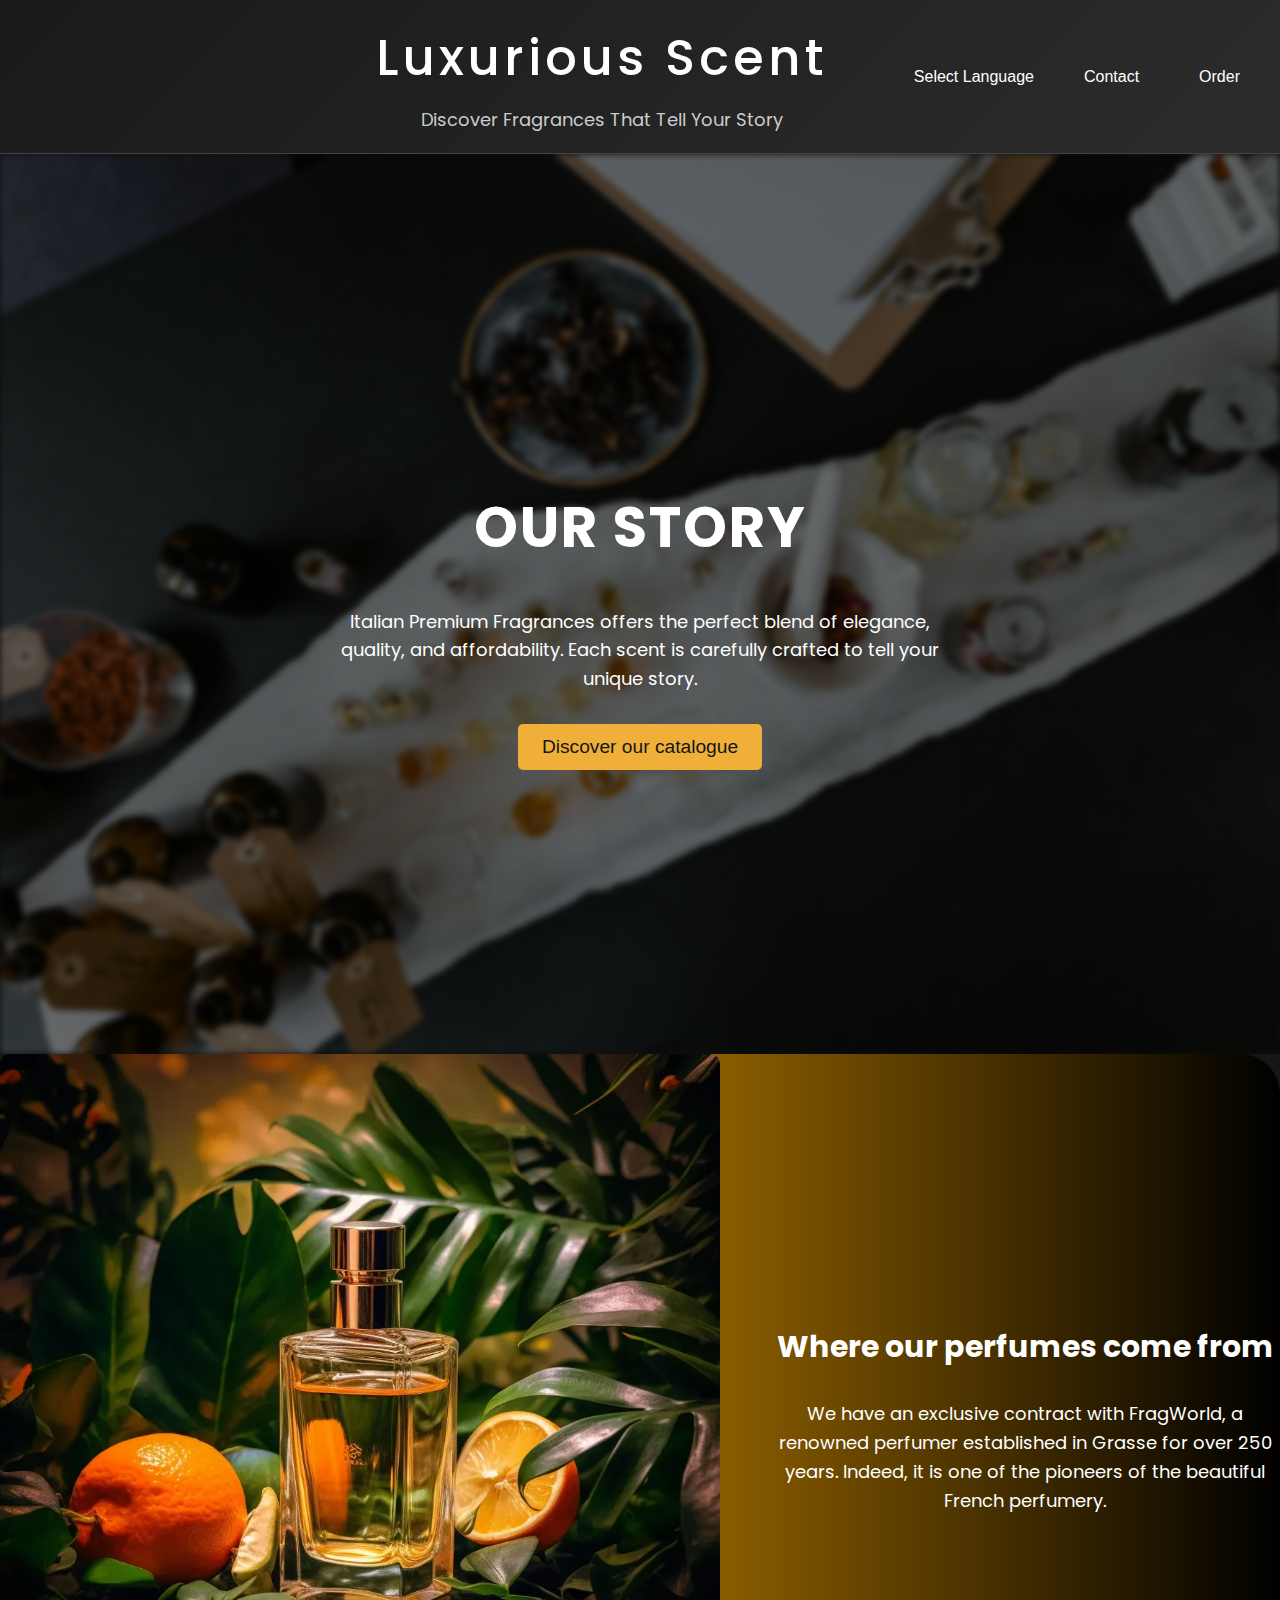
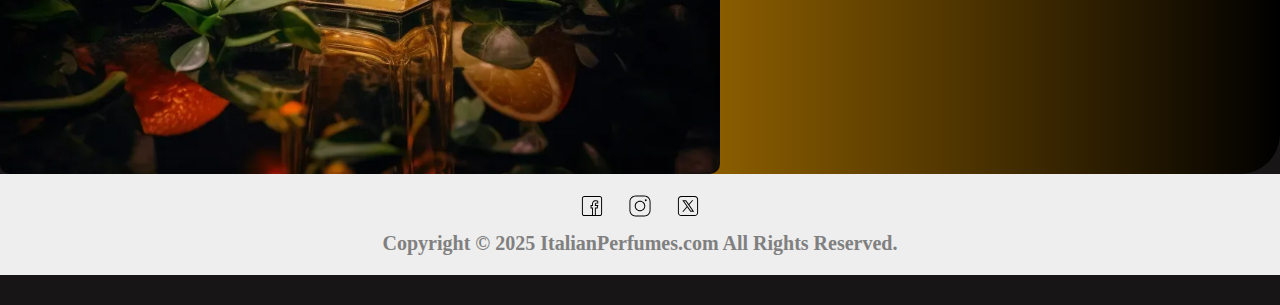
==== index.html @ 52524416 "first commit" ====
<!DOCTYPE html>
<html lang="en">
<head>
  <link href="https://fonts.googleapis.com/css2?family=Poppins:wght@300;400;500;700&display=swap" rel="stylesheet">
  <meta charset="UTF-8">
  <title>Luxurious Scent</title>
  <link rel="stylesheet" href="fasada.css">
</head>
<body>
<div class="loader"></div> <!-- Loader element -->

<div class="main-content">
  <div class="top-section">
    <div class="left-side">
      <h1 id="naslov">Luxurious Scent</h1>
      <p>Discover fragrances that tell your story</p>
    </div>
    <div class="right-column">
      <div class="language-container">
        <button class="language-switch">
          <span>Select Language</span>
        </button>
        <div class="language-dropdown">
          <button class="flag-button" data-language="en">
            <img src="https://flagcdn.com/gb.svg" alt="GB"> English
          </button>
          <button class="flag-button" data-language="mk">
            <img src="https://flagcdn.com/mk.svg" alt="MK"> Македонски
          </button>
          <button class="flag-button" data-language="al">
            <img src="https://flagcdn.com/al.svg" alt="AL"> Shqipe
          </button>
          <button class="flag-button" data-language="de">
            <img src="https://flagcdn.com/de.svg" alt="DE"> Deutsche
          </button>
        </div>
      </div>
      <div class="contact-info">
        <button class="contact-info-btn" onclick="scrollToBottom()">Contact</button>
      </div>
      <div class="order-info">
        <button class="order-info-btn">Order</button>
      </div>
    </div>
  </div>

  <!-- Hero Section -->
  <div id="photoStart">
    <div class="image-overlay">
      <h2 id="image-text">Our Story</h2>
      <p id="image-text-p">Italian Premium Fragrances offers the perfect blend of elegance, quality, and affordability. Each scent is carefully crafted to tell your unique story.</p>
      <a href="catalogue.html" target="_blank">
      <button id="action-button">Discover our catalogue</button>
      </a>
    </div>
  </div>
  <!-- About Section -->
  <div class="about">
    <img src="photos/1685625424492_1000x1000.webp" alt="portokal">
    <div class = "right-side-about">
      <h3 id = "headAbout">Where our perfumes come from</h3>
      <p>We have an exclusive contract with FragWorld, a renowned perfumer established in Grasse for over 250 years. Indeed, it is one of the pioneers of the beautiful French perfumery.</p>
    </div>
  </div>

  <!-- Bottom Bar -->
  <div id="social-media-bar" class="bottom-bar">
    <div class="social-media">
      <a href="#" target="_blank"><img src="svg's/facebook.svg" alt="Facebook"></a>
      <a href="#" target="_blank"><img src="svg's/instagram.svg" alt="Instagram"></a>
      <a href="#" target="_blank"><img src="svg's/twitter.svg" alt="Twitter"></a>
    </div>
    <h3 class="bottom-bar-text">Copyright © 2025 ItalianPerfumes.com All Rights Reserved.</h3>
  </div>

</div>

<script>
  // Smooth scroll to bottom bar
  document.querySelector(".language-switch").addEventListener("click", function () {
    document.querySelector(".language-dropdown").classList.toggle("show");
  });

  window.addEventListener('load', function () {
    document.querySelector('.loader').style.display = 'none'; // Hides the loader
    document.querySelector('.main-content').style.display = 'block'; // Ensures main content is visible
  });
  // Language translations
  const translations = {
    en: {
      title: "Luxurious Scent",
      subtitle: "Discover fragrances that tell your story",
      ourStory: "Our Story",
      ourStoryParagraph: "Italian Premium Fragrances offers the perfect blend of" +
              " elegance, quality, and affordability. Each scent is carefully crafted to tell your unique story.",
      catalogueButton: "Discover our catalogue",
      aboutHeading: "Where our perfumes come from",
      aboutText:
              "We have an exclusive contract with FragWorld, a renowned perfumer established in Grasse for over 250 years. Indeed, it is one of the pioneers of the beautiful French perfumery.",
    },
    mk: {
      title: "Луксузен Мирис",
      subtitle: "Откријте мириси кои ја раскажуваат вашата приказна",
      ourStory: "Нашата Приказна",
      ourStoryParagraph:
              "Италијанските премиум парфеми нудат совршен спој на елеганција, квалитет и достапност. Секој мирис е " +
              "внимателно изработен за да ја раскаже вашата уникатна приказна.",
      catalogueButton: "Истражете го нашиот каталог",
      aboutHeading: "Од каде доаѓаат нашите парфеми",
      aboutText:
              "Имаме ексклузивен договор со FragWorld, познат парфимер основан во Грас пред повеќе од 250 години. Навистина, тоа е еден од пионерите на убавата француска парфимерија.",
    },
    al: {
      title: "Aromë Luksore",
      subtitle: "Zbuloni aromat që tregojnë historinë tuaj",
      ourStory: "Historia Jonë",
      ourStoryParagraph:
              "Parfumet Premium Italiane ofrojnë kombinimin perfekt të elegancës, cilësisë dhe përballueshmërisë. Çdo aromë është krijuar" +
              " me kujdes për të treguar historinë tuaj unike.",
      catalogueButton: "Zbuloni katalogun tonë",
      aboutHeading: "Nga vijnë parfumet tona",
      aboutText:
              "Kemi një kontratë ekskluzive me FragWorld, një parfumier i njohur i themeluar në Grasse për më shumë se 250 vjet. Në fakt, është një nga pionierët e parfumerisë së bukur franceze.",
    },
    de: {
      title: "Luxuriöser Duft",
      subtitle: "Entdecken Sie Düfte, die Ihre Geschichte erzählen",
      ourStory: "Unsere Geschichte",
      ourStoryParagraph:
              "Italienische Premiumdüfte bieten die perfekte Mischung aus Eleganz, Qualität und Erschwinglichkeit. Jeder Duft wird sorgfältig kreiert, um Ihre einzigartige Geschichte zu erzählen.",
      catalogueButton: "Entdecken Sie unseren Katalog",
      aboutHeading: "Woher unsere Parfums kommen",
      aboutText:
              "Wir haben einen Exklusivvertrag mit FragWorld, einem renommierten Parfümeur, der seit über 250 Jahren in Grasse ansässig ist. Tatsächlich ist es einer der Pioniere der schönen französischen Parfümerie.",
    },
  };

  // Language switch logic
  document.querySelectorAll(".flag-button").forEach((button) => {
    button.addEventListener("click", function () {
      const selectedLanguage = this.getAttribute("data-language");
      const translation = translations[selectedLanguage];

      // Update text content dynamically
      document.getElementById("naslov").textContent = translation.title;
      document.querySelector(".left-side p").textContent = translation.subtitle;
      document.getElementById("image-text").textContent = translation.ourStory;
      document.getElementById("image-text-p").textContent = translation.ourStoryParagraph;
      document.getElementById("action-button").textContent =
              translation.catalogueButton;
      document.getElementById("headAbout").textContent = translation.aboutHeading;
      document.querySelector(".right-side-about p").textContent =
              translation.aboutText;

      // Close dropdown after selection
      document.querySelector(".language-dropdown").classList.remove("show");
    });
  });
  // Scroll to bottom bar functionality
  function scrollToBottom() {
    const bottomBar = document.querySelector(".bottom-bar");
    bottomBar.scrollIntoView({ behavior: "smooth" });
  }

</script>

</body>
</html>
---- fasada.css ----
body {
    padding: 0;
    margin: 0;
    height: 100%;
    background-color: #171515;
}
.main-content {
    padding-bottom: 30px;
    text-align: center;
    color: white;
}
#naslov {
    letter-spacing: 4px;
    font-size: 50px;
    font-weight: 500; /* Slightly bolder */
    margin: 0;
    padding-bottom: 10px; /* Reduced space below heading */
    color: white;
    font-family: 'Poppins', sans-serif; /* Modern font */
}

.top-section {
    display: flex;
    justify-content: space-between;
    align-items: center;
    padding: 20px;
    background: linear-gradient(135deg, #1a1a1a, #2c2c2c); /* Dark gradient */
    border-bottom: 1px solid #444; /* Subtle border */
}
.logo {
    width: 100px; /* Slightly larger logo */
    height: auto;
    margin-bottom: 20px; /* More space below the logo */
}

.left-side {
    text-align: center;
    flex: 1;
    display: flex;
    padding-left: 280px;
    flex-direction: column;
    align-items: center;
    justify-content: center;
}
.left-side > p {
    font-size: 18px;
    color: #ccc; /* Lighter gray for better readability */
    margin: 0;
    text-transform: capitalize;
    font-family: 'Poppins', sans-serif; /* Modern font */
}
.right-column {
    display: flex;
    flex-direction: row;
    align-items: flex-end;
    gap: 20px;
    justify-content: center;

}

/* od tuka e delot za jazicite*/
.language-switch {
    background: none;
    border: 1px solid white;
    display: flex;
    flex-direction: column;
    gap: 300px;
}
.flag-button {
    display: flex;
    align-items: center;
    gap: 8px;
    width: 100%;
    border: none;
    background: none;
    padding: 8px;
    cursor: pointer;
    font-size: 14px;
    color: white; /* White text */
    transition: background 0.3s ease;
}

.flag-button img {
    width: 500px;
    height: 30px;
}
.flag-button:hover {
    background: #444; /* Hover effect */
}
.language-container {
    position: relative;

}
.language-switch {
    display: flex;
    align-items: center;
    gap: 8px;
    background: none;
    color: white;
    border: none;
    cursor: pointer;
    padding: 10px;
    font-size: 16px;
    border-radius: 5px;
}

.language-switch:hover {
    background-color: #efaf38;
    transition: background 0.3s ease;
}


.language-dropdown {
    display: none;
    position: absolute;
    top: 100%;
    right: 0;
    background: #2c2c2c; /* Dark background */
    padding: 10px;
    border-radius: 5px;
    box-shadow: 0px 4px 10px rgba(0, 0, 0, 0.2); /* Soft shadow */
    z-index: 1000;
}

.language-dropdown.show {
    display: block;
}


.flag-button img {
    width: 20px;
    height: 15px;
}

.contact-info-btn, .order-info-btn {
    border: none;
    cursor: pointer;
    padding: 10px 20px;
    font-size: 16px;
    border-radius: 5px;
    color: white;
    background: none;
    transition: background 0.3s ease, transform 0.3s ease;
}

.contact-info-btn:hover, .order-info-btn:hover {
    background-color: #efaf38; /* Darker gold */
    transform: translateY(-2px); /* Slight lift */
}

/* od tuka e delot so slikata glavno*/
#photoStart {
    position: relative;
    width: 100%;
    height: 100vh;
    overflow: hidden;
}
#photoStart::before {
    content: "";
    position: absolute;
    top: 0;
    left: 0;
    width: 100%;
    height: 100%;
    background: url("photos/pexels-mart-production-8450228.jpg") no-repeat center center/cover;
    filter: blur(3px) brightness(0.7); /* Darker and blurrier */
}

.image-overlay {
    position: absolute;
    top: 0;
    left: 0;
    width: 100%;
    height: 100%;
    background-color: rgba(0, 0, 0, 0.4); /* Darker overlay */
    display: flex;
    flex-direction: column;
    justify-content: center;
    align-items: center;
}

/* Text styling */
#image-text {
    color: white;
    font-size: 3.5rem; /* Larger text */
    font-weight: bold;
    text-align: center;
    text-transform: uppercase;
    letter-spacing: 2px;
    font-family: 'Poppins', sans-serif; /* Modern font */
    margin-bottom: 20px; /* Space below heading */
}
@keyframes fadeIn {
    from { opacity: 0; transform: translateY(-20px); }
    to { opacity: 1; transform: translateY(0); }
}
.image-overlay > p {
    color: white;
    font-size: 18px;
    font-family: 'Poppins', sans-serif; /* Modern font */
    max-width: 600px; /* Limit width for readability */
    line-height: 1.6; /* Better line spacing */
    text-align: center;
    margin-bottom: 30px; /* Space above button */
}


#action-button {
    background-color: #efaf38;
    color: #171515;
    border: none;
    padding: 12px 24px;
    font-size: 1.2rem;
    border-radius: 5px;
    cursor: pointer;
    transition: transform 0.3s ease, background-color 0.3s ease;
}

#action-button:hover {
    background-color: #d18c2a;
    transform: scale(1.05);
}


/*od tuka pocvit delot za about*/
.about > img {
    max-width: 100%;
    height: 80vh;
    border-radius: 10px;
    transition: transform 0.3s ease;
}
.about > img:hover {
    transform: scale(1.02);
}
.about {

    gap: 50px;
    border-radius: 40px;
    display: flex;
    align-items: center;
    justify-content: center;
    background: rgb(252,169,0);
    background: linear-gradient(90deg, rgba(252,169,0,1) 20%, rgba(0,0,0,1) 100%);
}
.right-side-about {
    color: white;
    text-align: center;
}
.right-side-about > h3 {
    font-size: 30px;
    font-family: 'Poppins', sans-serif; /* Modern font */
}
.right-side-about > p {
    font-size: 18px;
    line-height: 1.6;
    font-family: 'Poppins', sans-serif; /* Modern font */
}

/* bottom - bar najdolen del*/
.bottom-bar {
    background-color: #eeeeee;
    padding: 20px;
    text-align: center;
}
.social-media {
    margin-bottom: 10px;
}
.social-media img {
    width: 24px;
    height: 24px;
    margin: 0 10px;
    transition: transform 0.3s ease;
}
.social-media img:hover {
    transform: scale(1.2); /* Slight zoom effect */
}
.bottom-bar-text {
    justify-content: center;
    margin: 0;
    padding: 0;
    text-align: center;
    font-size: 20px;
    color: gray;
}
html {
    scroll-behavior: smooth;
}
@media (max-width: 768px) {
    .top-section {
        flex-direction: column;
        align-items: center;
    }

    .right-column {
        flex-direction: column;
        gap: 10px;
    }

    .about {
        flex-direction: column;
        text-align: center;
    }

    .about > img {
        height: auto;
    }
}
.loader {
    position: fixed;
    top: 0;
    left: 0;
    width: 100%;
    height: 100%;
    background: #171515;
    display: flex;
    justify-content: center;
    align-items: center;
    z-index: 1000;
}
    .loader::after {
        content: "";
        width: 50px;
        height: 50px;
        border: 5px solid #efaf38;
        border-top-color: transparent;
        border-radius: 50%;
        animation: spin 1s linear infinite;
    }

@keyframes spin {
    to { transform: rotate(360deg); }
}
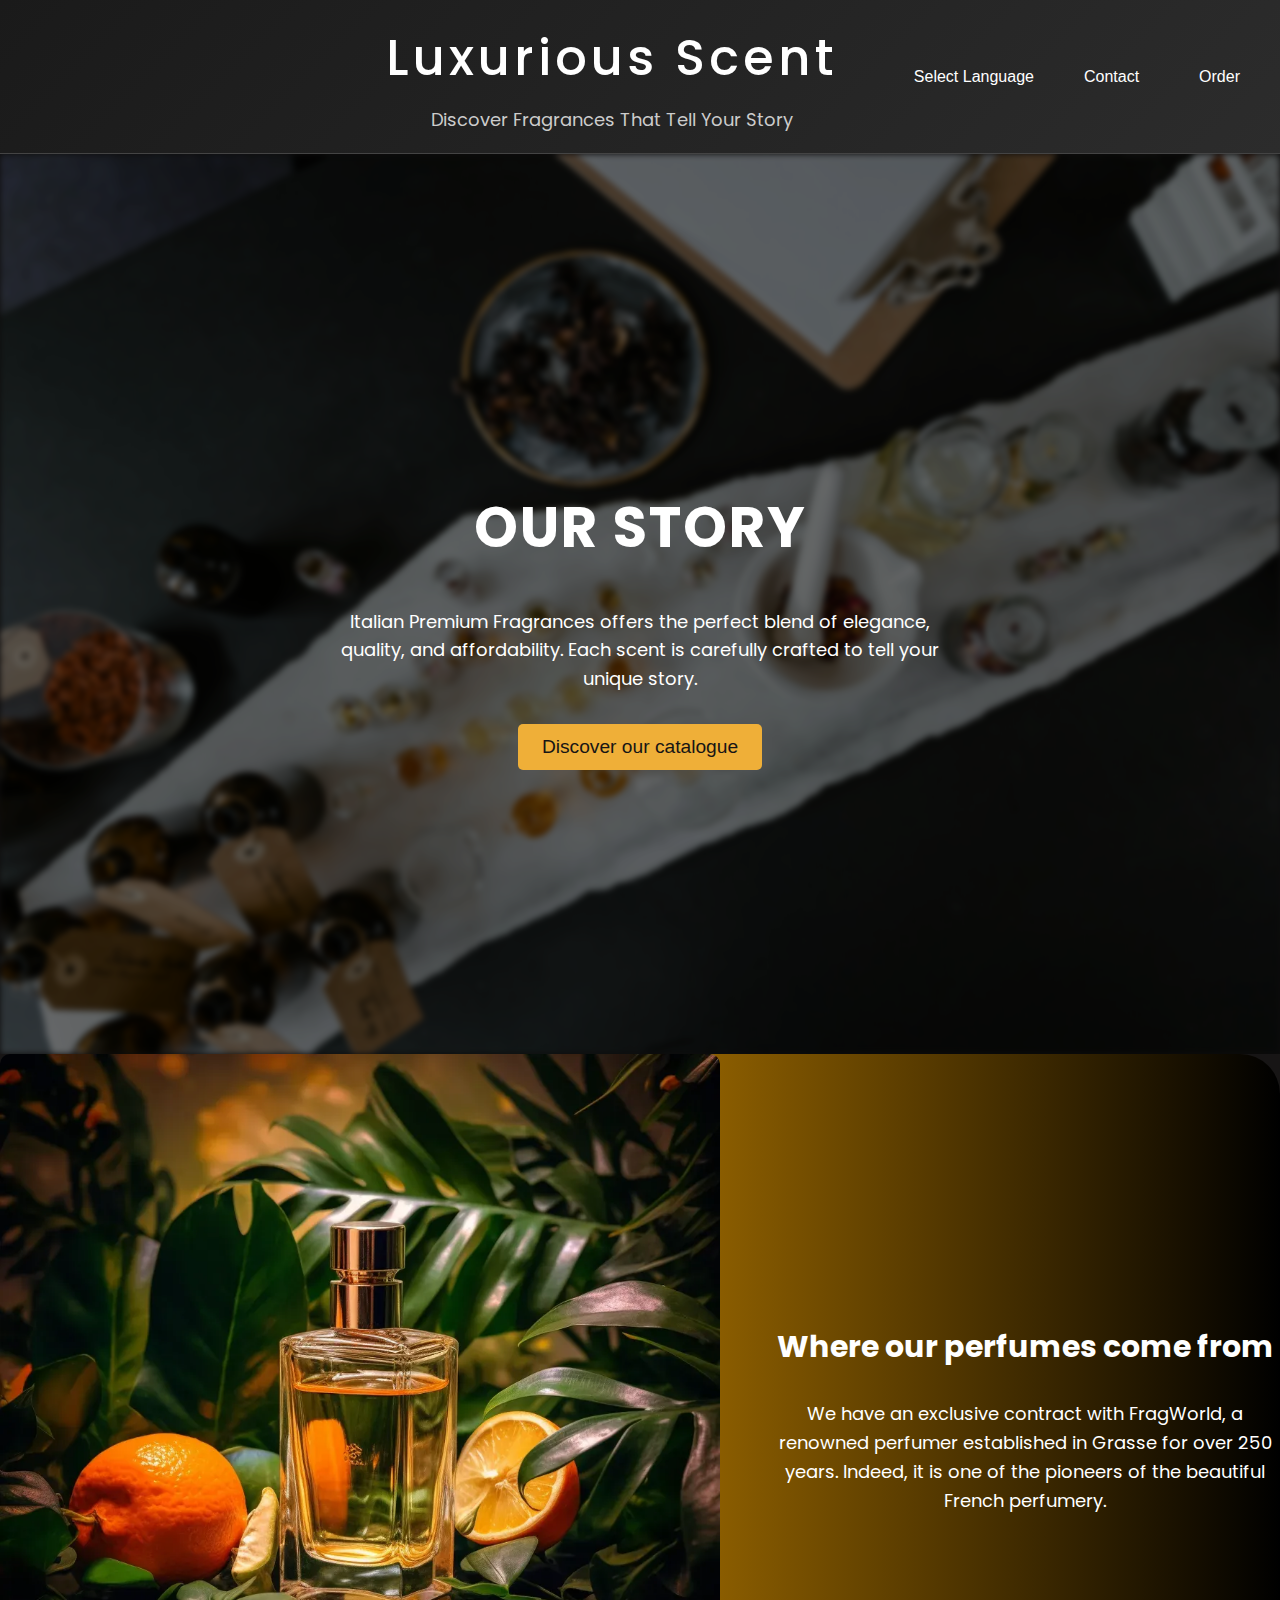
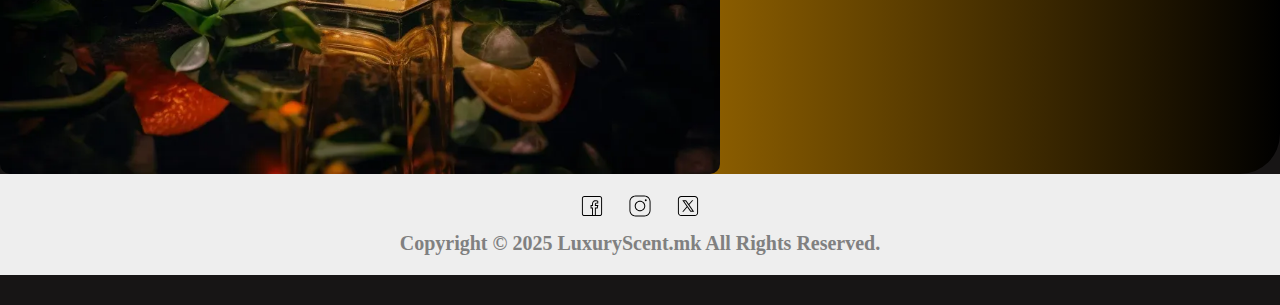
==== commit c894bbd8: "updated" ====
--- a/index.html
+++ b/index.html
@@ -2,6 +2,8 @@
 <html lang="en">
 <head>
   <link href="https://fonts.googleapis.com/css2?family=Poppins:wght@300;400;500;700&display=swap" rel="stylesheet">
+
+  <meta name="viewport" content="width=device-width, initial-scale=1.0">
   <meta charset="UTF-8">
   <title>Luxurious Scent</title>
   <link rel="stylesheet" href="fasada.css">
@@ -39,7 +41,9 @@
         <button class="contact-info-btn" onclick="scrollToBottom()">Contact</button>
       </div>
       <div class="order-info">
+        <a href="order.html" target="_blank">
         <button class="order-info-btn">Order</button>
+        </a>
       </div>
     </div>
   </div>
@@ -67,10 +71,10 @@
   <div id="social-media-bar" class="bottom-bar">
     <div class="social-media">
       <a href="#" target="_blank"><img src="svg's/facebook.svg" alt="Facebook"></a>
-      <a href="#" target="_blank"><img src="svg's/instagram.svg" alt="Instagram"></a>
+      <a href="https://www.instagram.com/luxuriousscent_mk/" target="_blank"><img src="svg's/instagram.svg" alt="Instagram"></a>
       <a href="#" target="_blank"><img src="svg's/twitter.svg" alt="Twitter"></a>
     </div>
-    <h3 class="bottom-bar-text">Copyright © 2025 ItalianPerfumes.com All Rights Reserved.</h3>
+    <h3 class="bottom-bar-text">Copyright © 2025 LuxuryScent.mk All Rights Reserved.</h3>
   </div>
 
 </div>
--- a/fasada.css
+++ b/fasada.css
@@ -1,23 +1,26 @@
-
+/* General Styles */
 body {
     padding: 0;
     margin: 0;
     height: 100%;
     background-color: #171515;
-}
+    overflow-x: hidden;
+}
+
 .main-content {
     padding-bottom: 30px;
     text-align: center;
     color: white;
 }
+
 #naslov {
     letter-spacing: 4px;
     font-size: 50px;
-    font-weight: 500; /* Slightly bolder */
+    font-weight: 500;
     margin: 0;
-    padding-bottom: 10px; /* Reduced space below heading */
-    color: white;
-    font-family: 'Poppins', sans-serif; /* Modern font */
+    padding-bottom: 10px;
+    color: white;
+    font-family: 'Poppins', sans-serif;
 }
 
 .top-section {
@@ -25,41 +28,37 @@
     justify-content: space-between;
     align-items: center;
     padding: 20px;
-    background: linear-gradient(135deg, #1a1a1a, #2c2c2c); /* Dark gradient */
-    border-bottom: 1px solid #444; /* Subtle border */
-}
-.logo {
-    width: 100px; /* Slightly larger logo */
-    height: auto;
-    margin-bottom: 20px; /* More space below the logo */
+    background: linear-gradient(135deg, #1a1a1a, #2c2c2c);
+    border-bottom: 1px solid #444;
 }
 
 .left-side {
     text-align: center;
     flex: 1;
     display: flex;
-    padding-left: 280px;
+    padding-left: 300px;
     flex-direction: column;
     align-items: center;
     justify-content: center;
 }
+
 .left-side > p {
     font-size: 18px;
-    color: #ccc; /* Lighter gray for better readability */
+    color: #ccc;
     margin: 0;
     text-transform: capitalize;
-    font-family: 'Poppins', sans-serif; /* Modern font */
-}
+    font-family: 'Poppins', sans-serif;
+}
+
 .right-column {
     display: flex;
     flex-direction: row;
     align-items: flex-end;
     gap: 20px;
     justify-content: center;
-
-}
-
-/* od tuka e delot za jazicite*/
+}
+
+/* Language Dropdown */
 .language-switch {
     background: none;
     border: 1px solid white;
@@ -67,6 +66,7 @@
     flex-direction: column;
     gap: 300px;
 }
+
 .flag-button {
     display: flex;
     align-items: center;
@@ -77,21 +77,23 @@
     padding: 8px;
     cursor: pointer;
     font-size: 14px;
-    color: white; /* White text */
+    color: white;
     transition: background 0.3s ease;
 }
 
 .flag-button img {
-    width: 500px;
-    height: 30px;
-}
+    width: 20px;
+    height: 15px;
+}
+
 .flag-button:hover {
-    background: #444; /* Hover effect */
-}
+    background: #444;
+}
+
 .language-container {
     position: relative;
-
-}
+}
+
 .language-switch {
     display: flex;
     align-items: center;
@@ -110,16 +112,15 @@
     transition: background 0.3s ease;
 }
 
-
 .language-dropdown {
     display: none;
     position: absolute;
     top: 100%;
     right: 0;
-    background: #2c2c2c; /* Dark background */
+    background: #2c2c2c;
     padding: 10px;
     border-radius: 5px;
-    box-shadow: 0px 4px 10px rgba(0, 0, 0, 0.2); /* Soft shadow */
+    box-shadow: 0px 4px 10px rgba(0, 0, 0, 0.2);
     z-index: 1000;
 }
 
@@ -127,12 +128,7 @@
     display: block;
 }
 
-
-.flag-button img {
-    width: 20px;
-    height: 15px;
-}
-
+/* Buttons */
 .contact-info-btn, .order-info-btn {
     border: none;
     cursor: pointer;
@@ -145,17 +141,18 @@
 }
 
 .contact-info-btn:hover, .order-info-btn:hover {
-    background-color: #efaf38; /* Darker gold */
-    transform: translateY(-2px); /* Slight lift */
-}
-
-/* od tuka e delot so slikata glavno*/
+    background-color: #efaf38;
+    transform: translateY(-2px);
+}
+
+/* Hero Section */
 #photoStart {
     position: relative;
     width: 100%;
     height: 100vh;
     overflow: hidden;
 }
+
 #photoStart::before {
     content: "";
     position: absolute;
@@ -164,7 +161,7 @@
     width: 100%;
     height: 100%;
     background: url("photos/pexels-mart-production-8450228.jpg") no-repeat center center/cover;
-    filter: blur(3px) brightness(0.7); /* Darker and blurrier */
+    filter: blur(3px) brightness(0.7);
 }
 
 .image-overlay {
@@ -173,38 +170,33 @@
     left: 0;
     width: 100%;
     height: 100%;
-    background-color: rgba(0, 0, 0, 0.4); /* Darker overlay */
+    background-color: rgba(0, 0, 0, 0.4);
     display: flex;
     flex-direction: column;
     justify-content: center;
     align-items: center;
 }
 
-/* Text styling */
 #image-text {
     color: white;
-    font-size: 3.5rem; /* Larger text */
+    font-size: 3.5rem;
     font-weight: bold;
     text-align: center;
     text-transform: uppercase;
     letter-spacing: 2px;
-    font-family: 'Poppins', sans-serif; /* Modern font */
-    margin-bottom: 20px; /* Space below heading */
-}
-@keyframes fadeIn {
-    from { opacity: 0; transform: translateY(-20px); }
-    to { opacity: 1; transform: translateY(0); }
-}
+    font-family: 'Poppins', sans-serif;
+    margin-bottom: 20px;
+}
+
 .image-overlay > p {
     color: white;
     font-size: 18px;
-    font-family: 'Poppins', sans-serif; /* Modern font */
-    max-width: 600px; /* Limit width for readability */
-    line-height: 1.6; /* Better line spacing */
-    text-align: center;
-    margin-bottom: 30px; /* Space above button */
-}
-
+    font-family: 'Poppins', sans-serif;
+    max-width: 600px;
+    line-height: 1.6;
+    text-align: center;
+    margin-bottom: 30px;
+}
 
 #action-button {
     background-color: #efaf38;
@@ -222,19 +214,19 @@
     transform: scale(1.05);
 }
 
-
-/*od tuka pocvit delot za about*/
+/* About Section */
 .about > img {
     max-width: 100%;
     height: 80vh;
     border-radius: 10px;
     transition: transform 0.3s ease;
 }
+
 .about > img:hover {
     transform: scale(1.02);
 }
+
 .about {
-
     gap: 50px;
     border-radius: 40px;
     display: flex;
@@ -243,38 +235,45 @@
     background: rgb(252,169,0);
     background: linear-gradient(90deg, rgba(252,169,0,1) 20%, rgba(0,0,0,1) 100%);
 }
+
 .right-side-about {
     color: white;
     text-align: center;
 }
+
 .right-side-about > h3 {
     font-size: 30px;
-    font-family: 'Poppins', sans-serif; /* Modern font */
-}
+    font-family: 'Poppins', sans-serif;
+}
+
 .right-side-about > p {
     font-size: 18px;
     line-height: 1.6;
-    font-family: 'Poppins', sans-serif; /* Modern font */
-}
-
-/* bottom - bar najdolen del*/
+    font-family: 'Poppins', sans-serif;
+}
+
+/* Bottom Bar */
 .bottom-bar {
     background-color: #eeeeee;
     padding: 20px;
     text-align: center;
 }
+
 .social-media {
     margin-bottom: 10px;
 }
+
 .social-media img {
     width: 24px;
     height: 24px;
     margin: 0 10px;
     transition: transform 0.3s ease;
 }
+
 .social-media img:hover {
-    transform: scale(1.2); /* Slight zoom effect */
-}
+    transform: scale(1.2);
+}
+
 .bottom-bar-text {
     justify-content: center;
     margin: 0;
@@ -283,52 +282,83 @@
     font-size: 20px;
     color: gray;
 }
+
 html {
     scroll-behavior: smooth;
 }
+
+/* Responsive Styles */
 @media (max-width: 768px) {
+    /* Keep the overall layout but modify positioning */
     .top-section {
+        position: relative;
+        padding: 50px 10px 10px 10px; /* Add more padding on top for the buttons */
         flex-direction: column;
         align-items: center;
     }
 
+    /* Position the right column absolutely at the top right */
     .right-column {
-        flex-direction: column;
+        position: absolute;
+        top: 10px;
+        right: 10px;
+        flex-direction: row; /* Keep buttons in a row */
         gap: 10px;
     }
 
+    /* Center the left side content */
+    .left-side {
+        width: 100%;
+        text-align: center;
+        padding-left: 0;
+    }
+
+    /* Make buttons smaller on mobile */
+    .contact-info-btn, .order-info-btn, .language-switch {
+        padding: 6px 12px;
+        font-size: 14px;
+    }
+
+    /* Adjust title size for mobile */
+    #naslov {
+        font-size: 36px;
+        text-align: center;
+        width: 100%;
+    }
+
+    .left-side > p {
+        font-size: 16px;
+        text-align: center;
+        width: 100%;
+    }
+
+    /* Other responsive adjustments remain the same */
     .about {
         flex-direction: column;
         text-align: center;
+        padding: 20px;
     }
 
     .about > img {
         height: auto;
-    }
-}
-.loader {
-    position: fixed;
-    top: 0;
-    left: 0;
-    width: 100%;
-    height: 100%;
-    background: #171515;
-    display: flex;
-    justify-content: center;
-    align-items: center;
-    z-index: 1000;
-}
-    .loader::after {
-        content: "";
-        width: 50px;
-        height: 50px;
-        border: 5px solid #efaf38;
-        border-top-color: transparent;
-        border-radius: 50%;
-        animation: spin 1s linear infinite;
-    }
-
-@keyframes spin {
-    to { transform: rotate(360deg); }
-}
-
+        width: 100%;
+    }
+}
+
+@media (max-width: 480px) {
+    .right-column {
+        flex-direction: column; /* Stack buttons on very small screens */
+        top: 5px;
+        right: 5px;
+    }
+
+    .contact-info-btn, .order-info-btn, .language-switch {
+        padding: 4px 8px;
+        font-size: 12px;
+    }
+
+    #naslov {
+        font-size: 28px;
+        padding-top: 40px; /* Add space for the stacked buttons */
+    }
+}